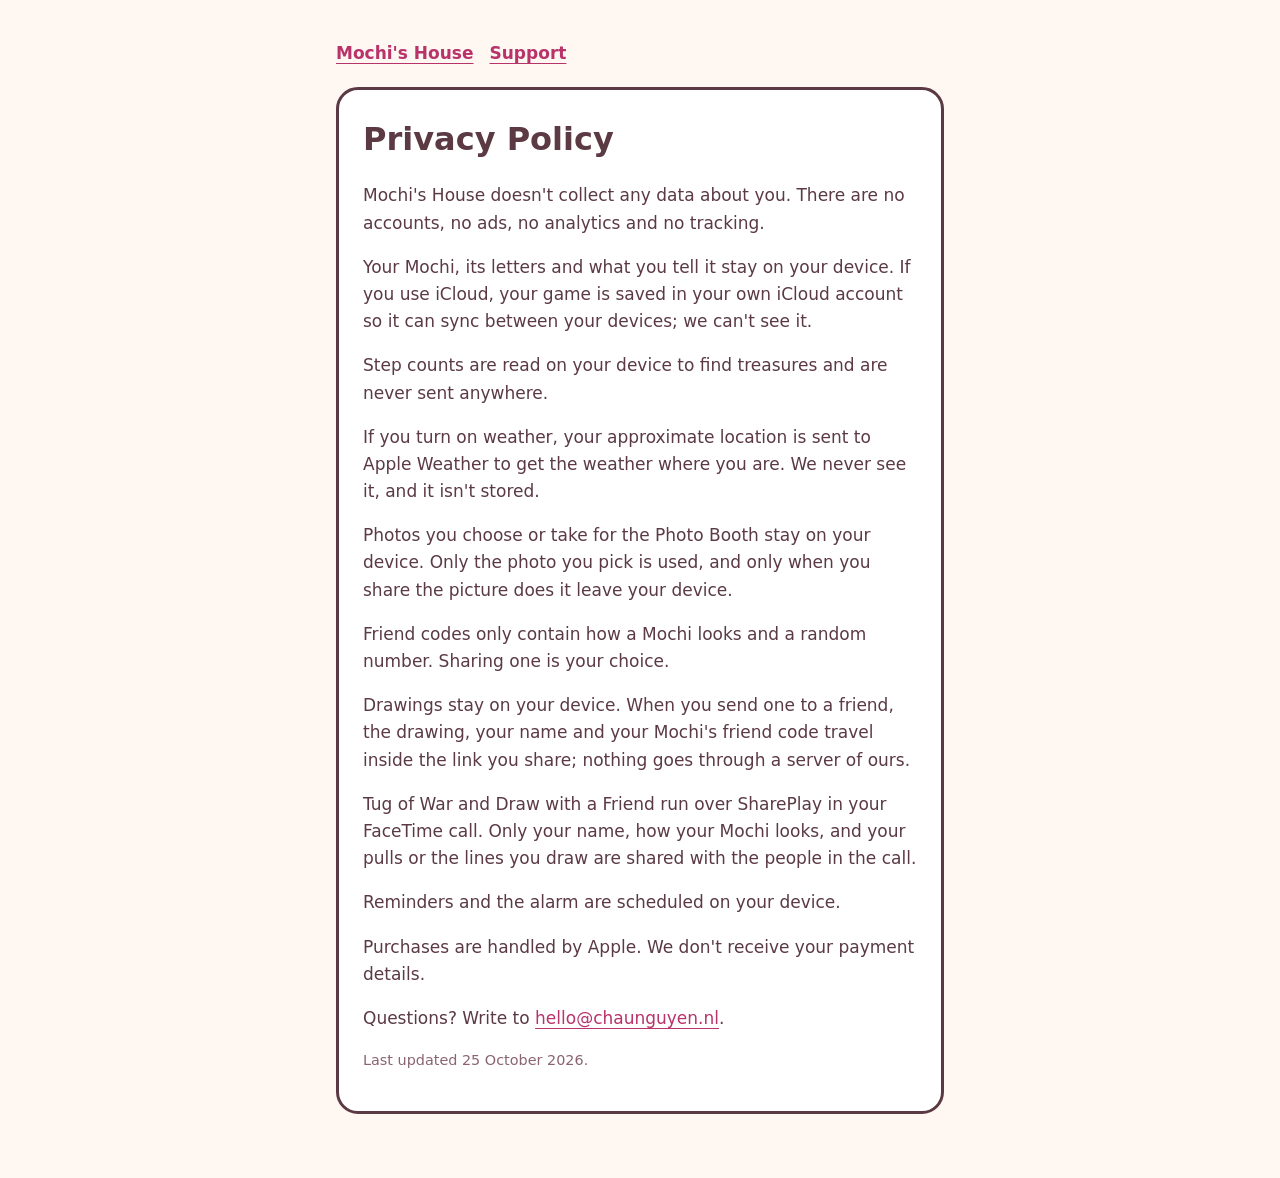
==== privacy/index.html @ 19b1c70a "Privacy policy and support pages for Mochi's House Co-Authored-By: Claude Opus 5.5 <noreply@anthropi" ====
<!doctype html>
<html lang="en">
<head>
<meta charset="utf-8">
<meta name="viewport" content="width=device-width, initial-scale=1">
<title>Privacy Policy · Mochi's House</title>
<meta name="description" content="Mochi's House doesn't collect any data about you.">
<link rel="stylesheet" href="../style.css">
</head>
<body>
<main>
<nav><a href="../">Mochi's House</a><a href="../support/">Support</a></nav>
<div class="card">
<!-- Keep in step with PrivacyView in the app (mochis-house, ShopView.swift). -->
<h1>Privacy Policy</h1>
<p>Mochi's House doesn't collect any data about you. There are no accounts, no ads, no analytics and no tracking.</p>
<p>Your Mochi, its letters and what you tell it stay on your device. If you use iCloud, your game is saved in your own iCloud account so it can sync between your devices; we can't see it.</p>
<p>Step counts are read on your device to find treasures and are never sent anywhere.</p>
<p>If you turn on weather, your approximate location is sent to Apple Weather to get the weather where you are. We never see it, and it isn't stored.</p>
<p>Photos you choose or take for the Photo Booth stay on your device. Only the photo you pick is used, and only when you share the picture does it leave your device.</p>
<p>Friend codes only contain how a Mochi looks and a random number. Sharing one is your choice.</p>
<p>Drawings stay on your device. When you send one to a friend, the drawing, your name and your Mochi's friend code travel inside the link you share; nothing goes through a server of ours.</p>
<p>Tug of War and Draw with a Friend run over SharePlay in your FaceTime call. Only your name, how your Mochi looks, and your pulls or the lines you draw are shared with the people in the call.</p>
<p>Reminders and the alarm are scheduled on your device.</p>
<p>Purchases are handled by Apple. We don't receive your payment details.</p>
<p>Questions? Write to <a href="mailto:hello@chaunguyen.nl">hello@chaunguyen.nl</a>.</p>
<p class="small">Last updated 25 October 2026.</p>
</div>
</main>
</body>
</html>
---- style.css ----
:root { --bg: #FFF7F2; --card: #FFFFFF; --text: #5B3A44; --soft: #8A6470; --accent: #B8336A; }
@media (prefers-color-scheme: dark) {
  :root { --bg: #221A26; --card: #3A2E40; --text: #F6E9EE; --soft: #D4BAC4; --accent: #FF8FB1; }
}
* { box-sizing: border-box; }
body { margin: 0; background: var(--bg); color: var(--text);
  font: 17px/1.6 ui-rounded, -apple-system, "SF Pro Rounded", system-ui, sans-serif; }
main { max-width: 640px; margin: 0 auto; padding: 40px 16px 64px; }
.card { background: var(--card); border: 3px solid var(--text); border-radius: 22px; padding: 24px; }
h1 { font-size: 2rem; margin: 0 0 16px; }
h2 { font-size: 1.3rem; margin: 28px 0 8px; }
a { color: var(--accent); text-underline-offset: 4px; }
nav { margin-bottom: 20px; font-weight: 700; }
nav a { margin-right: 16px; }
.small { color: var(--soft); font-size: 0.9rem; }
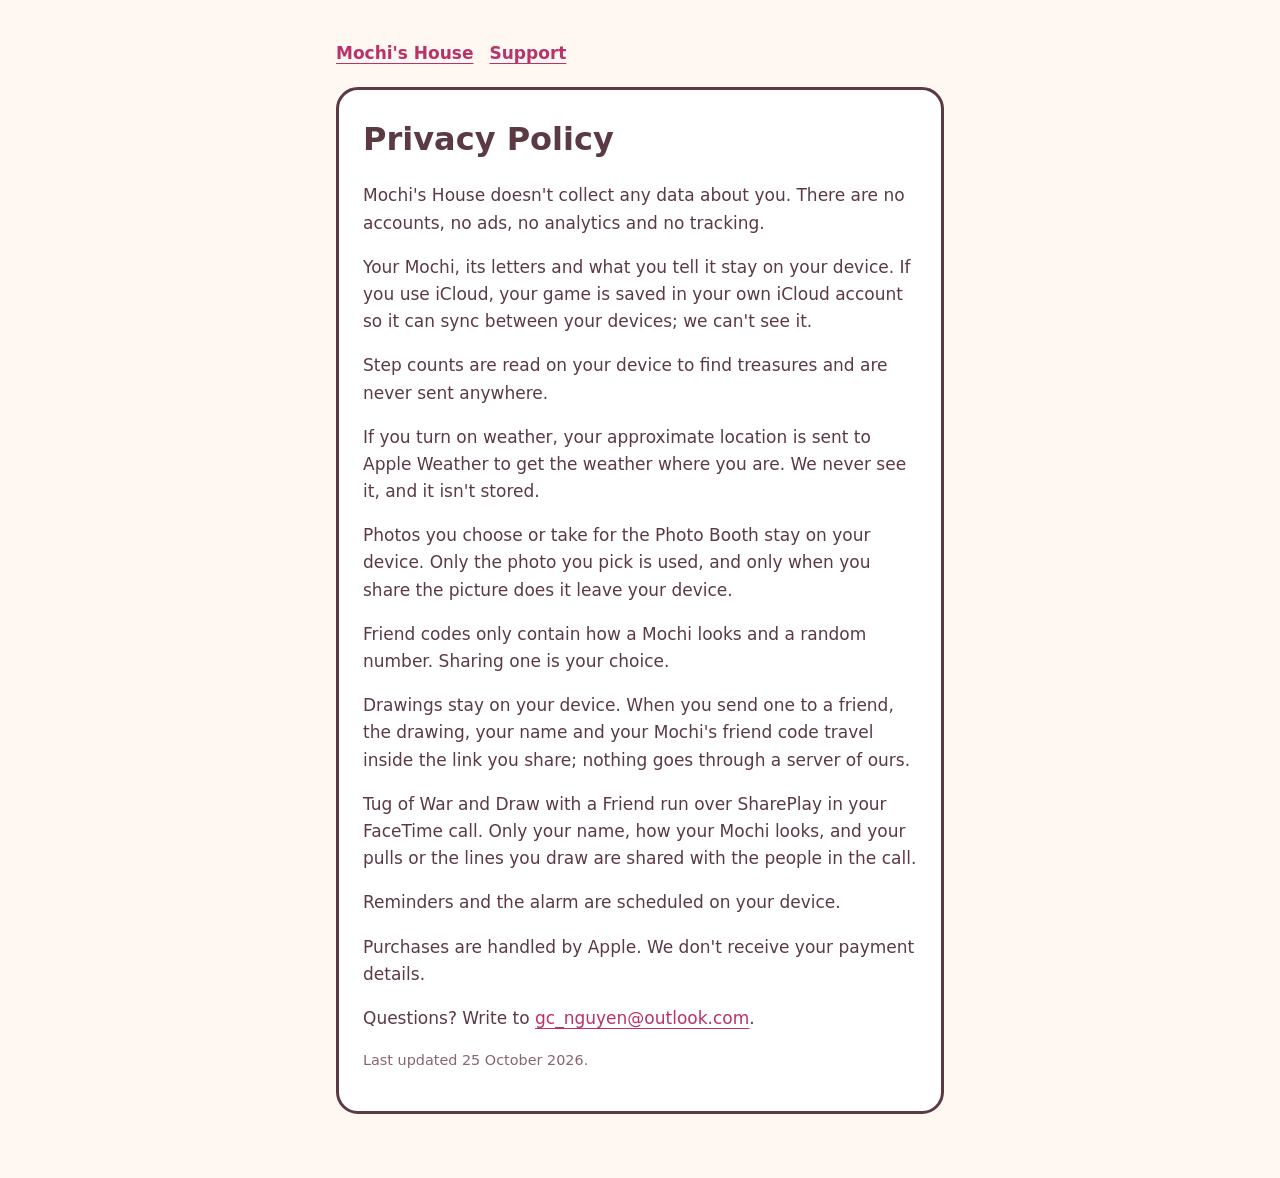
==== commit 4f5f5057: "Contact address gc_nguyen@outlook.com Co-Authored-By: Claude Opus 5.5 <noreply@anthropic.com> Claude" ====
--- a/privacy/index.html
+++ b/privacy/index.html
@@ -23,7 +23,7 @@
 <p>Tug of War and Draw with a Friend run over SharePlay in your FaceTime call. Only your name, how your Mochi looks, and your pulls or the lines you draw are shared with the people in the call.</p>
 <p>Reminders and the alarm are scheduled on your device.</p>
 <p>Purchases are handled by Apple. We don't receive your payment details.</p>
-<p>Questions? Write to <a href="mailto:hello@chaunguyen.nl">hello@chaunguyen.nl</a>.</p>
+<p>Questions? Write to <a href="mailto:gc_nguyen@outlook.com">gc_nguyen@outlook.com</a>.</p>
 <p class="small">Last updated 25 October 2026.</p>
 </div>
 </main>
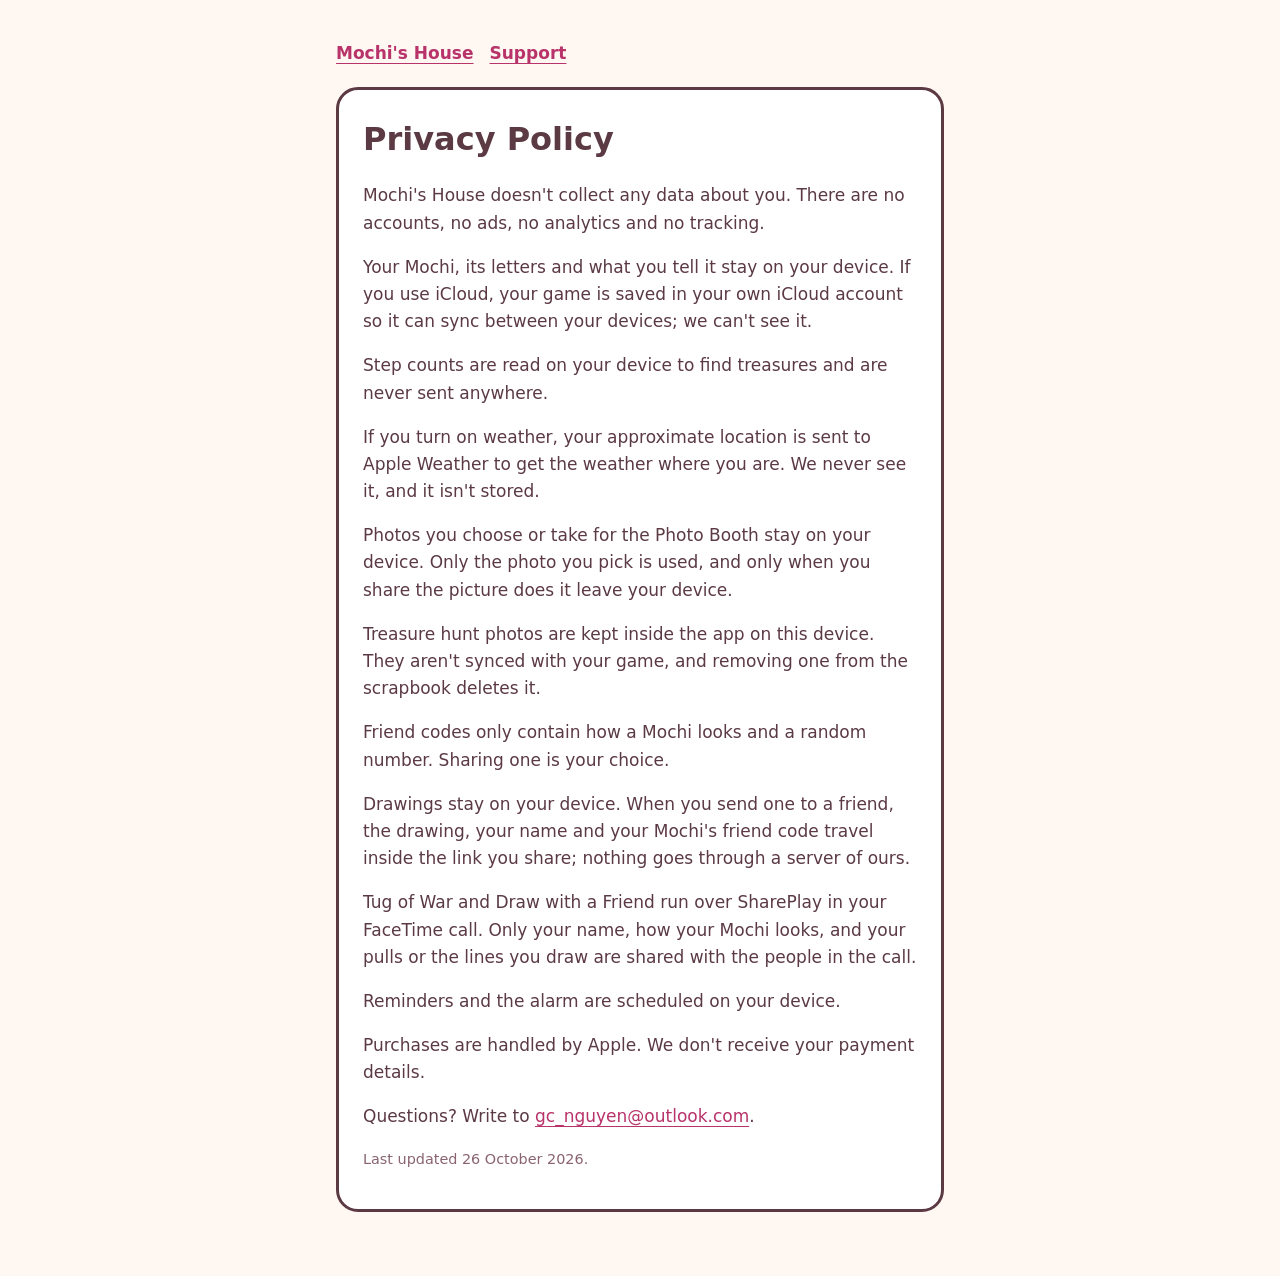
==== commit 030d6dd2: "Privacy: treasure hunt photos stay on the device Co-Authored-By: Claude Opus 5.5 <noreply@anthropic." ====
--- a/privacy/index.html
+++ b/privacy/index.html
@@ -18,13 +18,14 @@
 <p>Step counts are read on your device to find treasures and are never sent anywhere.</p>
 <p>If you turn on weather, your approximate location is sent to Apple Weather to get the weather where you are. We never see it, and it isn't stored.</p>
 <p>Photos you choose or take for the Photo Booth stay on your device. Only the photo you pick is used, and only when you share the picture does it leave your device.</p>
+<p>Treasure hunt photos are kept inside the app on this device. They aren't synced with your game, and removing one from the scrapbook deletes it.</p>
 <p>Friend codes only contain how a Mochi looks and a random number. Sharing one is your choice.</p>
 <p>Drawings stay on your device. When you send one to a friend, the drawing, your name and your Mochi's friend code travel inside the link you share; nothing goes through a server of ours.</p>
 <p>Tug of War and Draw with a Friend run over SharePlay in your FaceTime call. Only your name, how your Mochi looks, and your pulls or the lines you draw are shared with the people in the call.</p>
 <p>Reminders and the alarm are scheduled on your device.</p>
 <p>Purchases are handled by Apple. We don't receive your payment details.</p>
 <p>Questions? Write to <a href="mailto:gc_nguyen@outlook.com">gc_nguyen@outlook.com</a>.</p>
-<p class="small">Last updated 25 October 2026.</p>
+<p class="small">Last updated 26 October 2026.</p>
 </div>
 </main>
 </body>
--- a/style.css
+++ b/style.css
@@ -13,3 +13,15 @@
 nav { margin-bottom: 20px; font-weight: 700; }
 nav a { margin-right: 16px; }
 .small { color: var(--soft); font-size: 0.9rem; }
+.hero { display: flex; gap: 18px; align-items: center; margin-bottom: 20px; }
+.hero img { width: 96px; height: 96px; border-radius: 22px; border: 3px solid var(--text); }
+.hero h1 { margin: 0; }
+.hero p { margin: 4px 0 0; color: var(--soft); font-weight: 600; }
+.wide { max-width: 980px; }
+.poses { list-style: none; padding: 0; margin: 0; display: grid; gap: 10px; }
+.poses li { padding-left: 0; }
+.poses b { display: inline-block; min-width: 0; }
+.gallery { display: grid; grid-template-columns: repeat(3, 1fr); gap: 12px; margin: 20px 0 4px; }
+.gallery img { width: 100%; height: auto; border-radius: 16px; border: 3px solid var(--text); display: block; }
+.stack > * + * { margin-top: 20px; }
+@media (max-width: 480px) { .gallery { grid-template-columns: repeat(2, 1fr); } .hero img { width: 72px; height: 72px; } }
